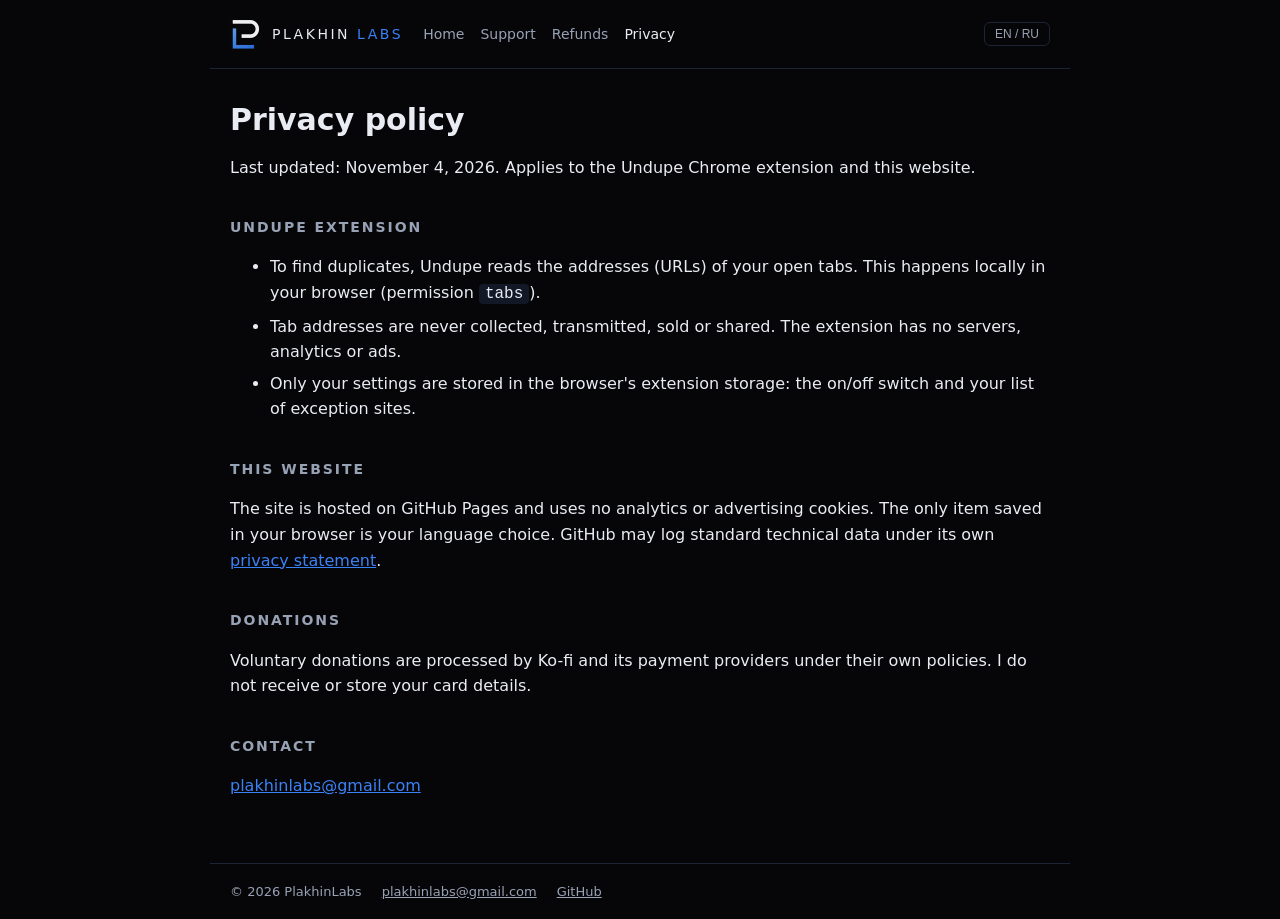
==== privacy.html @ 3f549090 "Add files via upload" ====
<!doctype html>
<html lang="en"><head><meta charset="utf-8">
<meta name="viewport" content="width=device-width,initial-scale=1">
<title>Privacy · PlakhinLabs</title>
<meta name="description" content="PlakhinLabs: independent developer of useful tools for calm and productivity, including the Undupe Chrome extension.">
<meta property="og:title" content="PlakhinLabs"><meta property="og:image" content="assets/og.png">
<link rel="icon" type="image/png" href="assets/favicon-64.png">
<link rel="stylesheet" href="style.css"></head>
<body>
<header class="top"><a class="brand" href="index.html"><img src="assets/favicon-64.png" width="32" height="32" alt=""><span>PLAKHIN<b>LABS</b></span></a>
<nav><a href="index.html"><span lang="en">Home</span><span lang="ru">Главная</span></a><a href="support.html"><span lang="en">Support</span><span lang="ru">Поддержать</span></a><a href="refunds.html"><span lang="en">Refunds</span><span lang="ru">Возвраты</span></a><a href="privacy.html" class=on><span lang="en">Privacy</span><span lang="ru">Конфиденциальность</span></a></nav><button id="lg" type="button" aria-label="Language">EN / RU</button></header>
<main>
<div lang="en"><h1>Privacy policy</h1>
<p>Last updated: November 4, 2026. Applies to the Undupe Chrome extension and this website.</p>
<h2>Undupe extension</h2>
<ul><li>To find duplicates, Undupe reads the addresses (URLs) of your open tabs. This happens locally in your browser (permission <code>tabs</code>).</li>
<li>Tab addresses are never collected, transmitted, sold or shared. The extension has no servers, analytics or ads.</li>
<li>Only your settings are stored in the browser's extension storage: the on/off switch and your list of exception sites.</li></ul>
<h2>This website</h2>
<p>The site is hosted on GitHub Pages and uses no analytics or advertising cookies. The only item saved in your browser is your language choice. GitHub may log standard technical data under its own <a href="https://docs.github.com/en/site-policy/privacy-policies/github-general-privacy-statement">privacy statement</a>.</p>
<h2>Donations</h2>
<p>Voluntary donations are processed by Ko-fi and its payment providers under their own policies. I do not receive or store your card details.</p>
<h2>Contact</h2>
<p><a href="mailto:plakhinlabs@gmail.com">plakhinlabs@gmail.com</a></p></div>
<div lang="ru"><h1>Политика конфиденциальности</h1>
<p>Обновлено: 4 ноября 2026 г. Относится к расширению Undupe для Chrome и этому сайту.</p>
<h2>Расширение Undupe</h2>
<ul><li>Чтобы находить дубликаты, Undupe читает адреса (URL) открытых вкладок. Это происходит локально в вашем браузере (разрешение <code>tabs</code>).</li>
<li>Адреса вкладок не собираются, не передаются, не продаются и не передаются третьим лицам. У расширения нет серверов, аналитики и рекламы.</li>
<li>В хранилище расширения сохраняются только настройки: переключатель вкл/выкл и список сайтов-исключений.</li></ul>
<h2>Этот сайт</h2>
<p>Сайт размещён на GitHub Pages, без аналитики и рекламных cookie. В браузере сохраняется только выбранный язык. GitHub может вести стандартные технические логи согласно своей <a href="https://docs.github.com/en/site-policy/privacy-policies/github-general-privacy-statement">политике конфиденциальности</a>.</p>
<h2>Донаты</h2>
<p>Добровольные донаты обрабатывают Ko-fi и его платёжные провайдеры по своим правилам. Данные вашей карты я не получаю и не храню.</p>
<h2>Контакты</h2>
<p><a href="mailto:plakhinlabs@gmail.com">plakhinlabs@gmail.com</a></p></div>
</main>
<footer><span>© 2026 PlakhinLabs</span><a href="mailto:plakhinlabs@gmail.com">plakhinlabs@gmail.com</a><a href="https://github.com/PlakhinLabs">GitHub</a></footer>
<script src="lang.js"></script>
</body></html>
---- style.css ----
*{box-sizing:border-box}
:root{--bg:#060608;--card:#0d1018;--line:#1c2433;--tx:#e9ecf2;--mu:#98a2b5;--bl:#3b82f6}
html{background:var(--bg)}
body{margin:0;background:var(--bg);color:var(--tx);font:16px/1.6 system-ui,-apple-system,"Segoe UI",Roboto,sans-serif;min-height:100vh;display:flex;flex-direction:column}
a{color:var(--bl)}a:hover{color:#7fb0ff}
.top{display:flex;align-items:center;gap:20px;flex-wrap:wrap;max-width:860px;width:100%;margin:0 auto;padding:18px 20px;border-bottom:1px solid var(--line)}
.brand{display:flex;align-items:center;gap:10px;color:var(--tx);text-decoration:none;letter-spacing:.18em;font-weight:500;font-size:14px}
.brand b{color:var(--bl);font-weight:500;margin-left:.5em}
nav{display:flex;gap:16px;flex:1;flex-wrap:wrap}
nav a{color:var(--mu);text-decoration:none;font-size:14px}nav a:hover,nav a.on{color:var(--tx)}
#lg{background:none;border:1px solid var(--line);color:var(--mu);border-radius:6px;padding:4px 10px;cursor:pointer;font-size:12px}
#lg:hover{color:var(--tx);border-color:var(--bl)}
main{max-width:860px;width:100%;margin:0 auto;padding:32px 20px 48px;flex:1}
h1{font-size:30px;line-height:1.25;margin:0 0 14px;font-weight:600}
h2{font-size:14px;letter-spacing:.14em;text-transform:uppercase;color:var(--mu);margin:36px 0 12px;font-weight:600}
h3{margin:0 0 6px;font-size:20px}h3 small{color:var(--mu);font-size:13px;font-weight:400;margin-left:8px}
.hero{text-align:center;padding:12px 0 8px}.hero img{display:block;margin:0 auto 18px;height:auto}
.hero p{max-width:620px;margin:0 auto;color:var(--mu)}
.card{background:var(--card);border:1px solid var(--line);border-radius:12px;padding:20px}
.card p{color:var(--mu);margin:0 0 14px}.card p:last-child{margin:0}
.btn{display:inline-block;background:var(--bl);color:#fff;text-decoration:none;padding:9px 16px;border-radius:8px;font-size:14px;margin:0 6px 6px 0}
.btn:hover{color:#fff;background:#2f6fdc}
.btn.ghost{background:none;border:1px solid var(--line);color:var(--tx)}
.btn.off{background:#1a2030;color:var(--mu);cursor:default}
li{margin-bottom:6px}code{background:#121826;padding:1px 6px;border-radius:4px}
footer{max-width:860px;width:100%;margin:0 auto;padding:18px 20px;border-top:1px solid var(--line);display:flex;gap:20px;flex-wrap:wrap;color:var(--mu);font-size:13px}
footer a{color:var(--mu)}
body [lang=ru]{display:none}
html.ru body [lang=ru]{display:revert}
html.ru body [lang=en]{display:none}
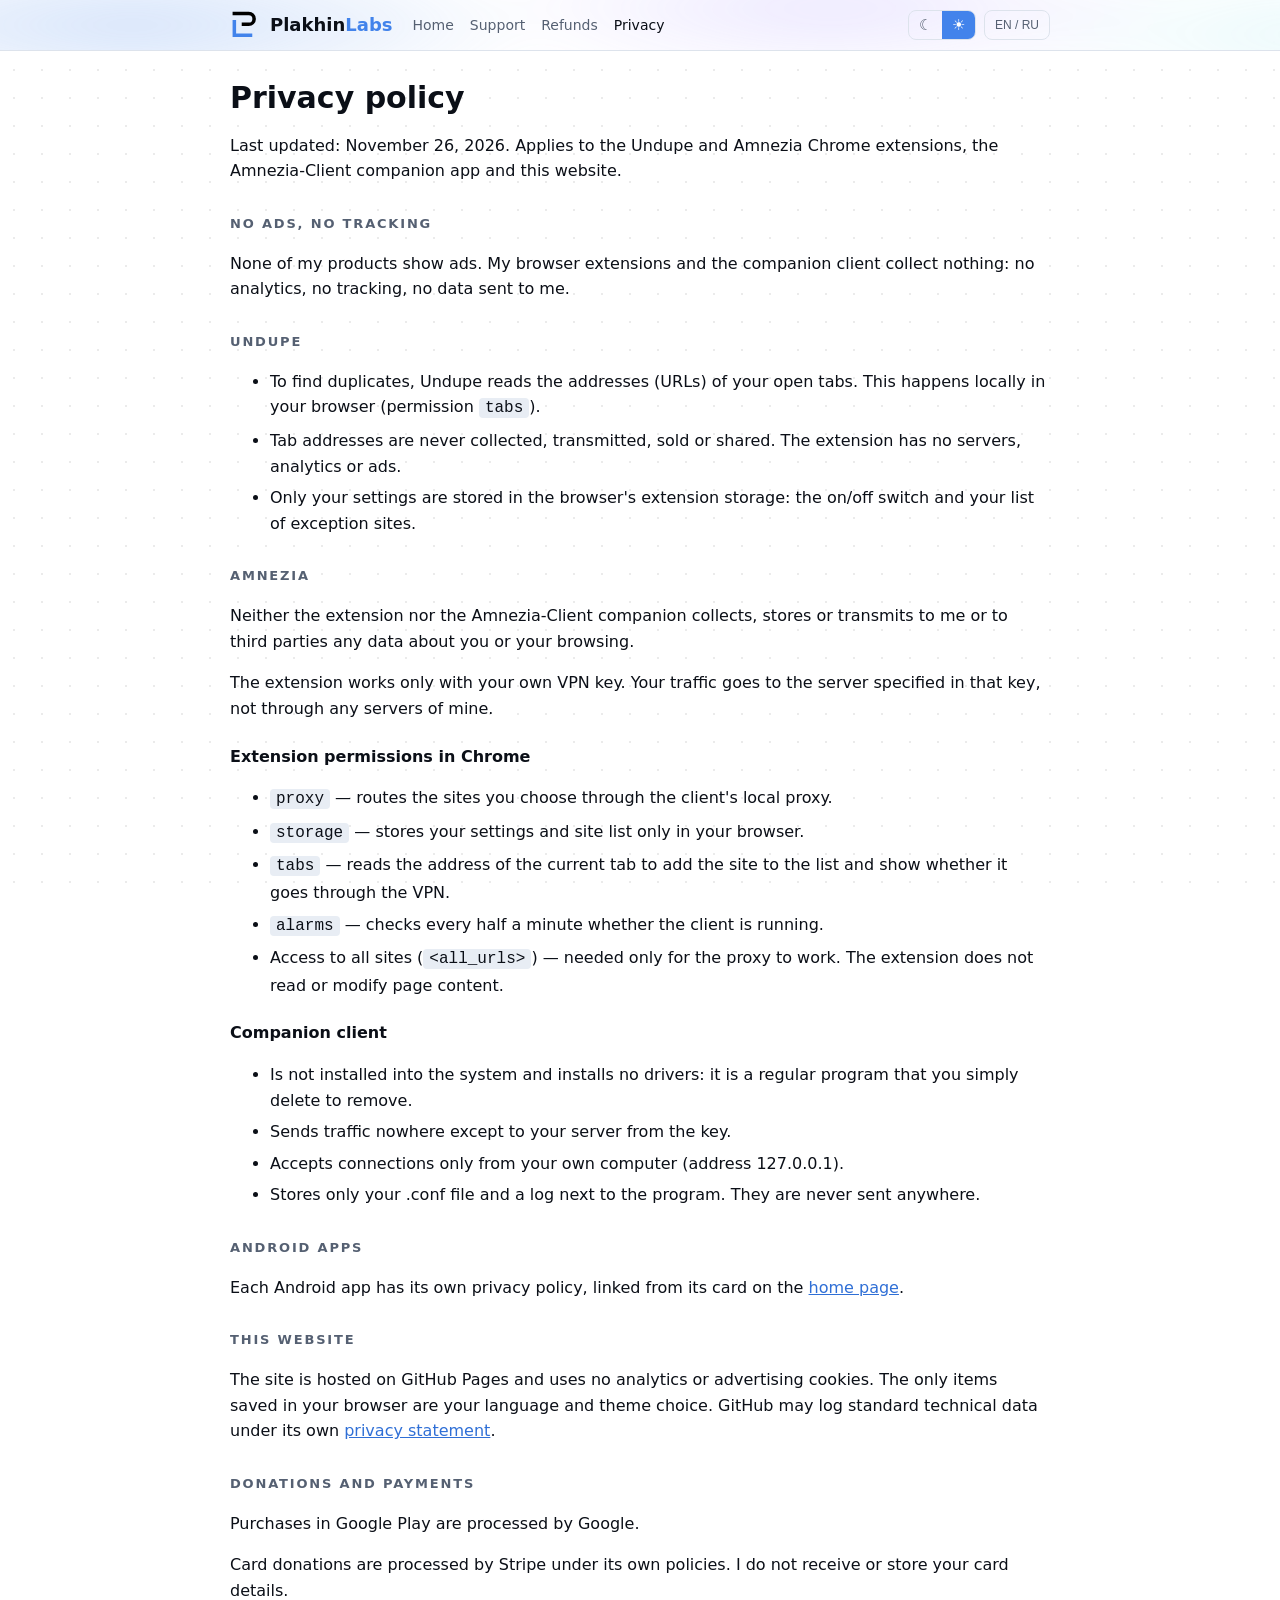
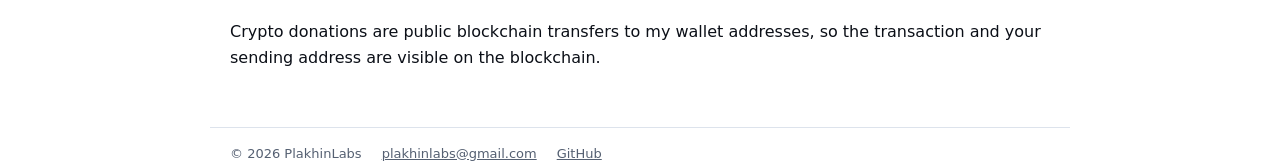
==== commit 80a6f930: "Add files via upload" ====
--- a/privacy.html
+++ b/privacy.html
@@ -1,40 +1,51 @@
 <!doctype html>
-<html lang="en"><head><meta charset="utf-8">
+<html lang="en" data-theme="dark"><head><meta charset="utf-8">
 <meta name="viewport" content="width=device-width,initial-scale=1">
 <title>Privacy · PlakhinLabs</title>
-<meta name="description" content="PlakhinLabs: independent developer of useful tools for calm and productivity, including the Undupe Chrome extension.">
+<meta name="description" content="PlakhinLabs: independent developer of useful apps and tools. No ads, no tracking.">
 <meta property="og:title" content="PlakhinLabs"><meta property="og:image" content="assets/og.png">
+<link rel="icon" type="image/svg+xml" href="assets/favicon.svg">
 <link rel="icon" type="image/png" href="assets/favicon-64.png">
+<script>(function(){var d=document.documentElement,t=null;try{t=localStorage.getItem("theme")}catch(e){}if(!t)t=matchMedia("(prefers-color-scheme: light)").matches?"light":"dark";d.dataset.theme=t})();</script>
 <link rel="stylesheet" href="style.css"></head>
 <body>
-<header class="top"><a class="brand" href="index.html"><img src="assets/favicon-64.png" width="32" height="32" alt=""><span>PLAKHIN<b>LABS</b></span></a>
-<nav><a href="index.html"><span lang="en">Home</span><span lang="ru">Главная</span></a><a href="support.html"><span lang="en">Support</span><span lang="ru">Поддержать</span></a><a href="refunds.html"><span lang="en">Refunds</span><span lang="ru">Возвраты</span></a><a href="privacy.html" class=on><span lang="en">Privacy</span><span lang="ru">Конфиденциальность</span></a></nav><button id="lg" type="button" aria-label="Language">EN / RU</button></header>
+<header class="top"><div class="in"><a class="brand" href="index.html"><svg class="mk" width="30" height="30" viewBox="0 0 256 256" role="img" aria-label="PlakhinLabs"><path class="lp" d="M22 30H160A46 46 0 0 1 160 122H100" fill="none" stroke-width="30"/><path class="ll" d="M37 85V215H190" fill="none" stroke-width="30"/></svg><span>Plakhin<b>Labs</b></span></a>
+<nav><a href="index.html"><span lang="en">Home</span><span lang="ru">Главная</span></a><a href="support.html"><span lang="en">Support</span><span lang="ru">Поддержать</span></a><a href="refunds.html"><span lang="en">Refunds</span><span lang="ru">Возвраты</span></a><a href="privacy.html" class=on><span lang="en">Privacy</span><span lang="ru">Конфиденциальность</span></a></nav>
+<div class="ctl"><div class="seg" role="group" aria-label="Theme"><button type="button" class="th" data-th="dark" aria-label="Dark theme" title="Dark">☾</button><button type="button" class="th" data-th="light" aria-label="Light theme" title="Light">☀</button></div>
+<button id="lg" type="button" aria-label="Language">EN / RU</button></div></div></header>
 <main>
-<div lang="en"><h1>Privacy policy</h1>
-<p>Last updated: November 4, 2026. Applies to the Undupe Chrome extension and this website.</p>
-<h2>Undupe extension</h2>
-<ul><li>To find duplicates, Undupe reads the addresses (URLs) of your open tabs. This happens locally in your browser (permission <code>tabs</code>).</li>
-<li>Tab addresses are never collected, transmitted, sold or shared. The extension has no servers, analytics or ads.</li>
-<li>Only your settings are stored in the browser's extension storage: the on/off switch and your list of exception sites.</li></ul>
-<h2>This website</h2>
-<p>The site is hosted on GitHub Pages and uses no analytics or advertising cookies. The only item saved in your browser is your language choice. GitHub may log standard technical data under its own <a href="https://docs.github.com/en/site-policy/privacy-policies/github-general-privacy-statement">privacy statement</a>.</p>
-<h2>Donations</h2>
-<p>Voluntary donations are processed by Ko-fi and its payment providers under their own policies. I do not receive or store your card details.</p>
-<h2>Contact</h2>
-<p><a href="mailto:plakhinlabs@gmail.com">plakhinlabs@gmail.com</a></p></div>
-<div lang="ru"><h1>Политика конфиденциальности</h1>
-<p>Обновлено: 4 ноября 2026 г. Относится к расширению Undupe для Chrome и этому сайту.</p>
-<h2>Расширение Undupe</h2>
-<ul><li>Чтобы находить дубликаты, Undupe читает адреса (URL) открытых вкладок. Это происходит локально в вашем браузере (разрешение <code>tabs</code>).</li>
-<li>Адреса вкладок не собираются, не передаются, не продаются и не передаются третьим лицам. У расширения нет серверов, аналитики и рекламы.</li>
-<li>В хранилище расширения сохраняются только настройки: переключатель вкл/выкл и список сайтов-исключений.</li></ul>
-<h2>Этот сайт</h2>
-<p>Сайт размещён на GitHub Pages, без аналитики и рекламных cookie. В браузере сохраняется только выбранный язык. GitHub может вести стандартные технические логи согласно своей <a href="https://docs.github.com/en/site-policy/privacy-policies/github-general-privacy-statement">политике конфиденциальности</a>.</p>
-<h2>Донаты</h2>
-<p>Добровольные донаты обрабатывают Ko-fi и его платёжные провайдеры по своим правилам. Данные вашей карты я не получаю и не храню.</p>
-<h2>Контакты</h2>
-<p><a href="mailto:plakhinlabs@gmail.com">plakhinlabs@gmail.com</a></p></div>
+<h1><span lang="en">Privacy policy</span><span lang="ru">Политика конфиденциальности</span></h1>
+<p><span lang="en">Last updated: November 26, 2026. Applies to the Undupe and Amnezia Chrome extensions, the Amnezia-Client companion app and this website.</span><span lang="ru">Обновлено: 26 ноября 2026 г. Относится к расширениям Undupe и Amnezia для Chrome, компаньон-клиенту Amnezia-Client и этому сайту.</span></p>
+<h2><span lang="en">No ads, no tracking</span><span lang="ru">Без рекламы и слежки</span></h2>
+<p><span lang="en">None of my products show ads. My browser extensions and the companion client collect nothing: no analytics, no tracking, no data sent to me.</span><span lang="ru">Ни один из моих продуктов не показывает рекламу. Мои расширения для браузера и компаньон-клиент ничего не собирают: нет аналитики, слежки и передачи данных мне.</span></p>
+<h2 id="undupe">Undupe</h2>
+<ul><li><span lang="en">To find duplicates, Undupe reads the addresses (URLs) of your open tabs. This happens locally in your browser (permission <code>tabs</code>).</span><span lang="ru">Чтобы находить дубликаты, Undupe читает адреса (URL) открытых вкладок. Это происходит локально в вашем браузере (разрешение <code>tabs</code>).</span></li>
+<li><span lang="en">Tab addresses are never collected, transmitted, sold or shared. The extension has no servers, analytics or ads.</span><span lang="ru">Адреса вкладок не собираются, не передаются, не продаются и не передаются третьим лицам. У расширения нет серверов, аналитики и рекламы.</span></li>
+<li><span lang="en">Only your settings are stored in the browser's extension storage: the on/off switch and your list of exception sites.</span><span lang="ru">В хранилище расширения сохраняются только настройки: переключатель вкл/выкл и список сайтов-исключений.</span></li></ul>
+<h2 id="amnezia">Amnezia</h2>
+<p><span lang="en">Neither the extension nor the Amnezia-Client companion collects, stores or transmits to me or to third parties any data about you or your browsing.</span><span lang="ru">Ни расширение, ни компаньон-клиент Amnezia-Client не собирают, не хранят и не передают мне или третьим лицам никаких данных о вас или о вашем просмотре сайтов.</span></p>
+<p><span lang="en">The extension works only with your own VPN key. Your traffic goes to the server specified in that key, not through any servers of mine.</span><span lang="ru">Расширение работает только с вашим собственным VPN-ключом. Ваш трафик идёт на сервер, указанный в этом ключе, а не через какие-либо мои серверы.</span></p>
+<h3 class="grp"><span lang="en">Extension permissions in Chrome</span><span lang="ru">Разрешения расширения в Chrome</span></h3>
+<ul><li><code>proxy</code> — <span lang="en">routes the sites you choose through the client's local proxy.</span><span lang="ru">направляет выбранные вами сайты через локальный прокси клиента.</span></li>
+<li><code>storage</code> — <span lang="en">stores your settings and site list only in your browser.</span><span lang="ru">хранит ваши настройки и список сайтов только в вашем браузере.</span></li>
+<li><code>tabs</code> — <span lang="en">reads the address of the current tab to add the site to the list and show whether it goes through the VPN.</span><span lang="ru">читает адрес текущей вкладки, чтобы добавить сайт в список и показать, идёт ли он через VPN.</span></li>
+<li><code>alarms</code> — <span lang="en">checks every half a minute whether the client is running.</span><span lang="ru">раз в полминуты проверяет, работает ли клиент.</span></li>
+<li><span lang="en">Access to all sites</span><span lang="ru">Доступ ко всем сайтам</span> (<code>&lt;all_urls&gt;</code>) — <span lang="en">needed only for the proxy to work. The extension does not read or modify page content.</span><span lang="ru">нужен только для работы прокси. Содержимое страниц расширение не читает и не изменяет.</span></li></ul>
+<h3 class="grp"><span lang="en">Companion client</span><span lang="ru">Компаньон-клиент</span></h3>
+<ul><li><span lang="en">Is not installed into the system and installs no drivers: it is a regular program that you simply delete to remove.</span><span lang="ru">Не устанавливается в систему и не ставит драйверов: это обычная программа, которую достаточно удалить.</span></li>
+<li><span lang="en">Sends traffic nowhere except to your server from the key.</span><span lang="ru">Не отправляет трафик никуда, кроме вашего сервера из ключа.</span></li>
+<li><span lang="en">Accepts connections only from your own computer (address 127.0.0.1).</span><span lang="ru">Принимает подключения только с вашего компьютера (адрес 127.0.0.1).</span></li>
+<li><span lang="en">Stores only your .conf file and a log next to the program. They are never sent anywhere.</span><span lang="ru">Рядом с программой хранит только ваш файл .conf и журнал работы. Наружу они не отправляются.</span></li></ul>
+<h2><span lang="en">Android apps</span><span lang="ru">Android-приложения</span></h2>
+<p><span lang="en">Each Android app has its own privacy policy, linked from its card on the <a href="index.html">home page</a>.</span><span lang="ru">У каждого Android-приложения своя политика конфиденциальности, ссылка на неё есть в карточке приложения на <a href="index.html">главной странице</a>.</span></p>
+<h2><span lang="en">This website</span><span lang="ru">Этот сайт</span></h2>
+<p><span lang="en">The site is hosted on GitHub Pages and uses no analytics or advertising cookies. The only items saved in your browser are your language and theme choice. GitHub may log standard technical data under its own <a href="https://docs.github.com/en/site-policy/privacy-policies/github-general-privacy-statement">privacy statement</a>.</span><span lang="ru">Сайт размещён на GitHub Pages, без аналитики и рекламных cookie. В браузере сохраняются только выбранные язык и тема. GitHub может вести стандартные технические логи согласно своей <a href="https://docs.github.com/en/site-policy/privacy-policies/github-general-privacy-statement">политике конфиденциальности</a>.</span></p>
+<h2><span lang="en">Donations and payments</span><span lang="ru">Донаты и платежи</span></h2>
+<p><span lang="en">Purchases in Google Play are processed by Google.</span><span lang="ru">Покупки в Google Play обрабатывает Google.</span></p>
+<p><span lang="en">Card donations are processed by Stripe under its own policies. I do not receive or store your card details.</span><span lang="ru">Донаты картой обрабатывает Stripe по своим правилам. Данные вашей карты я не получаю и не храню.</span></p>
+<p><span lang="en">Crypto donations are public blockchain transfers to my wallet addresses, so the transaction and your sending address are visible on the blockchain.</span><span lang="ru">Крипто-донаты — это публичные переводы на адреса моих кошельков, поэтому транзакция и адрес отправителя видны в блокчейне.</span></p>
 </main>
 <footer><span>© 2026 PlakhinLabs</span><a href="mailto:plakhinlabs@gmail.com">plakhinlabs@gmail.com</a><a href="https://github.com/PlakhinLabs">GitHub</a></footer>
 <script src="lang.js"></script>
-</body></html>+<script src="fx.js" defer></script>
+</body></html>
--- a/style.css
+++ b/style.css
@@ -1,30 +1,85 @@
 *{box-sizing:border-box}
-:root{--bg:#060608;--card:#0d1018;--line:#1c2433;--tx:#e9ecf2;--mu:#98a2b5;--bl:#3b82f6}
-html{background:var(--bg)}
-body{margin:0;background:var(--bg);color:var(--tx);font:16px/1.6 system-ui,-apple-system,"Segoe UI",Roboto,sans-serif;min-height:100vh;display:flex;flex-direction:column}
-a{color:var(--bl)}a:hover{color:#7fb0ff}
-.top{display:flex;align-items:center;gap:20px;flex-wrap:wrap;max-width:860px;width:100%;margin:0 auto;padding:18px 20px;border-bottom:1px solid var(--line)}
-.brand{display:flex;align-items:center;gap:10px;color:var(--tx);text-decoration:none;letter-spacing:.18em;font-weight:500;font-size:14px}
-.brand b{color:var(--bl);font-weight:500;margin-left:.5em}
-nav{display:flex;gap:16px;flex:1;flex-wrap:wrap}
+@property --a{syntax:"<angle>";inherits:false;initial-value:0deg}
+:root,html[data-theme=dark]{color-scheme:dark;--bg:#000;--card:#0a0c11;--line:#1a2130;--tx:#e9ecf2;--mu:#98a2b5;--bl:#4283EB;--blh:#6a9cf0;--lk:#4283EB;--lp:#fff;--cb:#10151f;--off:#141a26;--dot:rgba(255,255,255,.9);--hd:rgba(0,0,0,.8);--dg:rgba(255,255,255,.07);--au:.6}
+html[data-theme=light]{color-scheme:light;--bg:#fff;--card:#f5f7fa;--line:#dde3ec;--tx:#0b0f17;--mu:#556072;--bl:#4283EB;--blh:#2f6fd6;--lk:#2f6fd6;--lp:#000;--cb:#e8edf4;--off:#e6eaf0;--dot:rgba(0,0,0,.7);--hd:rgba(255,255,255,.8);--dg:rgba(0,0,0,.08);--au:.4}
+html{background:var(--bg);scroll-padding-top:72px}
+body{margin:0;background:transparent;color:var(--tx);font:16px/1.6 system-ui,-apple-system,"Segoe UI",Roboto,sans-serif;min-height:100vh;display:flex;flex-direction:column}
+body::before,body::after{content:"";position:fixed;inset:0;z-index:-1;pointer-events:none;background-size:28px 28px}
+body::before{background-image:radial-gradient(circle,var(--dg) 1px,transparent 1.5px)}
+body::after{background-image:radial-gradient(circle,rgba(66,131,235,.95) 1.4px,transparent 2px);-webkit-mask-image:radial-gradient(circle 170px at var(--mx,50%) var(--my,50%),#000,transparent);mask-image:radial-gradient(circle 170px at var(--mx,50%) var(--my,50%),#000,transparent);opacity:var(--gl,0);transition:opacity .35s}
+a{color:var(--lk)}a:hover{color:var(--blh)}
+.lp{stroke:var(--lp);transition:stroke .15s}.ll{stroke:var(--bl)}
+.top{position:sticky;top:0;z-index:20;background:var(--hd);-webkit-backdrop-filter:blur(8px);backdrop-filter:blur(8px);border-bottom:1px solid var(--line);overflow:hidden;isolation:isolate}
+.top::before{content:"";position:absolute;inset:-30px -12%;z-index:-1;pointer-events:none;opacity:var(--au);filter:blur(22px);background:radial-gradient(38% 110% at 18% 50%,rgba(66,131,235,.55),transparent 70%),radial-gradient(32% 110% at 62% 30%,rgba(122,92,255,.35),transparent 70%),radial-gradient(28% 100% at 92% 60%,rgba(58,208,224,.25),transparent 70%);animation:au 20s ease-in-out infinite alternate}
+@keyframes au{from{transform:translateX(-7%)}to{transform:translateX(7%) scale(1.08)}}
+.in{display:flex;align-items:center;gap:8px 20px;flex-wrap:wrap;max-width:860px;width:100%;margin:0 auto;padding:10px 20px}
+.brand{display:flex;align-items:center;gap:10px;color:var(--tx);text-decoration:none;font-weight:600;font-size:18px}
+.brand span{transition:color .15s}.brand b{color:var(--bl);font-weight:600}
+.brand:hover,.brand:hover span{color:var(--bl)}.brand:hover .lp{stroke:var(--bl)}
+nav{display:flex;gap:6px 16px;flex:1;flex-wrap:wrap}
 nav a{color:var(--mu);text-decoration:none;font-size:14px}nav a:hover,nav a.on{color:var(--tx)}
-#lg{background:none;border:1px solid var(--line);color:var(--mu);border-radius:6px;padding:4px 10px;cursor:pointer;font-size:12px}
+.ctl{display:flex;gap:8px;align-items:center}
+.seg{display:flex;border:1px solid var(--line);border-radius:8px;overflow:hidden}
+.th{background:none;border:0;color:var(--mu);padding:4px 10px;cursor:pointer;font-size:15px;line-height:1.3}
+html[data-theme=dark] .th[data-th=dark],html[data-theme=light] .th[data-th=light]{background:var(--bl);color:#fff}
+#lg{background:none;border:1px solid var(--line);color:var(--mu);border-radius:8px;padding:4px 10px;cursor:pointer;font-size:12px;line-height:1.7}
 #lg:hover{color:var(--tx);border-color:var(--bl)}
-main{max-width:860px;width:100%;margin:0 auto;padding:32px 20px 48px;flex:1}
-h1{font-size:30px;line-height:1.25;margin:0 0 14px;font-weight:600}
-h2{font-size:14px;letter-spacing:.14em;text-transform:uppercase;color:var(--mu);margin:36px 0 12px;font-weight:600}
-h3{margin:0 0 6px;font-size:20px}h3 small{color:var(--mu);font-size:13px;font-weight:400;margin-left:8px}
-.hero{text-align:center;padding:12px 0 8px}.hero img{display:block;margin:0 auto 18px;height:auto}
-.hero p{max-width:620px;margin:0 auto;color:var(--mu)}
-.card{background:var(--card);border:1px solid var(--line);border-radius:12px;padding:20px}
-.card p{color:var(--mu);margin:0 0 14px}.card p:last-child{margin:0}
-.btn{display:inline-block;background:var(--bl);color:#fff;text-decoration:none;padding:9px 16px;border-radius:8px;font-size:14px;margin:0 6px 6px 0}
-.btn:hover{color:#fff;background:#2f6fdc}
-.btn.ghost{background:none;border:1px solid var(--line);color:var(--tx)}
-.btn.off{background:#1a2030;color:var(--mu);cursor:default}
-li{margin-bottom:6px}code{background:#121826;padding:1px 6px;border-radius:4px}
-footer{max-width:860px;width:100%;margin:0 auto;padding:18px 20px;border-top:1px solid var(--line);display:flex;gap:20px;flex-wrap:wrap;color:var(--mu);font-size:13px}
+main{max-width:860px;width:100%;margin:0 auto;padding:28px 20px 40px;flex:1}
+h1{font-size:30px;line-height:1.25;margin:0 0 12px;font-weight:600}
+h2{font-size:13px;letter-spacing:.14em;text-transform:uppercase;color:var(--mu);margin:30px 0 10px;font-weight:600}
+h3{margin:0 0 6px;font-size:19px}h3 small{color:var(--mu);font-size:13px;font-weight:400;margin-left:8px}
+h3.grp{font-size:16px;color:var(--tx);margin:22px 0 10px}
+.hero{text-align:center;padding:0}.hero h1{margin:0;font-size:36px;font-weight:600}
+.mxw{position:relative;height:250px;max-width:640px;margin:0 auto -6px;display:flex;align-items:center;justify-content:center}
+.mxw canvas{display:none;position:absolute;inset:0;width:100%;height:100%;touch-action:pan-y;-webkit-mask-image:linear-gradient(to right,transparent,#000 12%,#000 88%,transparent),linear-gradient(to bottom,transparent,#000 7%,#000 93%,transparent);-webkit-mask-composite:source-in;mask-image:linear-gradient(to right,transparent,#000 12%,#000 88%,transparent),linear-gradient(to bottom,transparent,#000 7%,#000 93%,transparent);mask-composite:intersect}
+.js-mx canvas{display:block}.js-mx .mk.big{display:none}
+.wp{color:var(--lp)}.hero h1 b{color:var(--bl);font-weight:600}
+.card{position:relative;background:var(--card);border:1px solid var(--line);border-radius:12px;padding:16px;margin-bottom:12px}
+.card p{color:var(--mu);margin:0 0 12px}.card p:last-child{margin:0}
+.app{display:flex;gap:14px;align-items:flex-start}
+.ai{width:56px;height:56px;border-radius:13px;flex:none;object-fit:cover}
+.ab{min-width:0}.app h3{font-size:18px}
+.bt{display:flex;flex-wrap:wrap;gap:8px}
+.btn{display:inline-block;background:var(--bl);color:#fff;text-decoration:none;padding:9px 16px;border-radius:8px;font-size:14px;border:1px solid var(--bl);cursor:pointer;font-family:inherit;line-height:1.3}
+.btn:hover{color:#fff;background:var(--blh);border-color:var(--blh)}
+.btn.ghost{background:none;border-color:var(--line);color:var(--tx)}.btn.ghost:hover{border-color:var(--bl);background:none;color:var(--tx)}
+.btn.off,.btn.off:hover{background:var(--off);border-color:var(--off);color:var(--mu);cursor:default}
+.btn.sm{padding:6px 10px;font-size:13px}
+.btn.done{background:#2a9d5c;border-color:#2a9d5c;color:#fff}
+li{margin-bottom:6px}code{background:var(--cb);padding:1px 6px;border-radius:4px}
+.sp{position:relative;display:inline-block;filter:blur(7px);user-select:none;pointer-events:none}
+.ph{background:var(--line);display:flex;align-items:center;justify-content:center;font-size:26px;color:var(--mu);filter:blur(5px)}
+.sp::after{content:"";position:absolute;inset:-2px;background-image:radial-gradient(circle,var(--dot) 1px,transparent 1.6px),radial-gradient(circle,rgba(66,131,235,.9) 1px,transparent 1.6px);background-size:7px 7px,11px 11px;animation:spk 3s linear infinite}
+@keyframes spk{to{background-position:7px 14px,-11px 22px}}
+.notice{border:1px solid var(--line);border-left:3px solid var(--bl);background:var(--card);border-radius:8px;padding:10px 14px;color:var(--mu);font-size:14px;margin:0 0 12px}
+.grid{display:grid;grid-template-columns:repeat(3,1fr);gap:10px}
+.net{position:relative;background:var(--card);border:1px solid var(--line);border-radius:12px;padding:12px;display:flex;flex-direction:column;gap:8px;min-width:0}
+.nh{display:flex;align-items:center;gap:10px}.nh b{display:block;line-height:1.2}
+.nn{display:block;color:var(--mu);font-size:12px;line-height:1.3}
+.coin{display:inline-flex;align-items:center;justify-content:center;width:32px;height:32px;border-radius:50%;font-weight:700;color:#fff;font-size:17px;flex:none}
+.coin.usdc{background:#2775ca}.coin.usdt{background:#26a17b}.coin.btc{background:#f7931a}.coin.eth{background:#627eea}.coin.card{background:var(--bl)}
+.fee{color:var(--mu);font-size:12px}
+.sa{font-size:11px;line-height:1.4;color:var(--tx);word-break:break-all;user-select:all;display:block;padding:6px}
+.nb{display:flex;gap:6px;margin-top:auto}.nb .btn{flex:1;text-align:center;padding:6px 4px}
+.stripe .nh{margin-bottom:10px}
+dialog{background:var(--card);color:var(--tx);border:1px solid var(--line);border-radius:14px;padding:18px;width:min(92vw,340px);text-align:center;position:fixed;inset:0;margin:auto;height:fit-content}
+dialog::backdrop{background:rgba(0,0,0,.8)}
+dialog[open]{display:flex;flex-direction:column;align-items:center;gap:10px}
+dialog img{width:100%;max-width:280px;height:auto;background:#fff;border-radius:10px}
+#qa{word-break:break-all;font-size:12px;user-select:all}
+.x{position:absolute;top:6px;right:10px;background:none;border:0;color:var(--mu);font-size:26px;cursor:pointer;line-height:1}
+footer{max-width:860px;width:100%;margin:0 auto;padding:16px 20px;border-top:1px solid var(--line);display:flex;gap:8px 20px;flex-wrap:wrap;color:var(--mu);font-size:13px}
 footer a{color:var(--mu)}
 body [lang=ru]{display:none}
 html.ru body [lang=ru]{display:revert}
 html.ru body [lang=en]{display:none}
+@media(prefers-reduced-motion:reduce){.top::before,.sp::after,.card:hover::after,.net:hover::after{animation:none!important}}
+@media(max-width:640px){.grid{grid-template-columns:repeat(2,1fr)}h1{font-size:26px}.hero h1{font-size:30px}main{padding-top:12px}.app{gap:12px}.ai{width:48px;height:48px}.mxw{height:230px}
+.in{padding:8px 16px}.ctl{margin-left:auto}nav{order:3;flex-basis:100%;gap:4px 14px}html{scroll-padding-top:92px}}
+
+/* A single rain canvas now contains both the mark and the wordmark. */
+.mxw{height:294px;margin-bottom:0}
+.js-mx h1{position:absolute;width:1px;height:1px;margin:-1px;padding:0;overflow:hidden;clip-path:inset(50%);white-space:nowrap}
+.edge-fx{position:absolute;inset:-1px;width:calc(100% + 2px);height:calc(100% + 2px);overflow:visible;pointer-events:none;opacity:0;transition:opacity .5s}
+@media(hover:hover){.card:hover .edge-fx,.net:hover .edge-fx{opacity:1}}
+@media(max-width:640px){.mxw{height:294px}}
